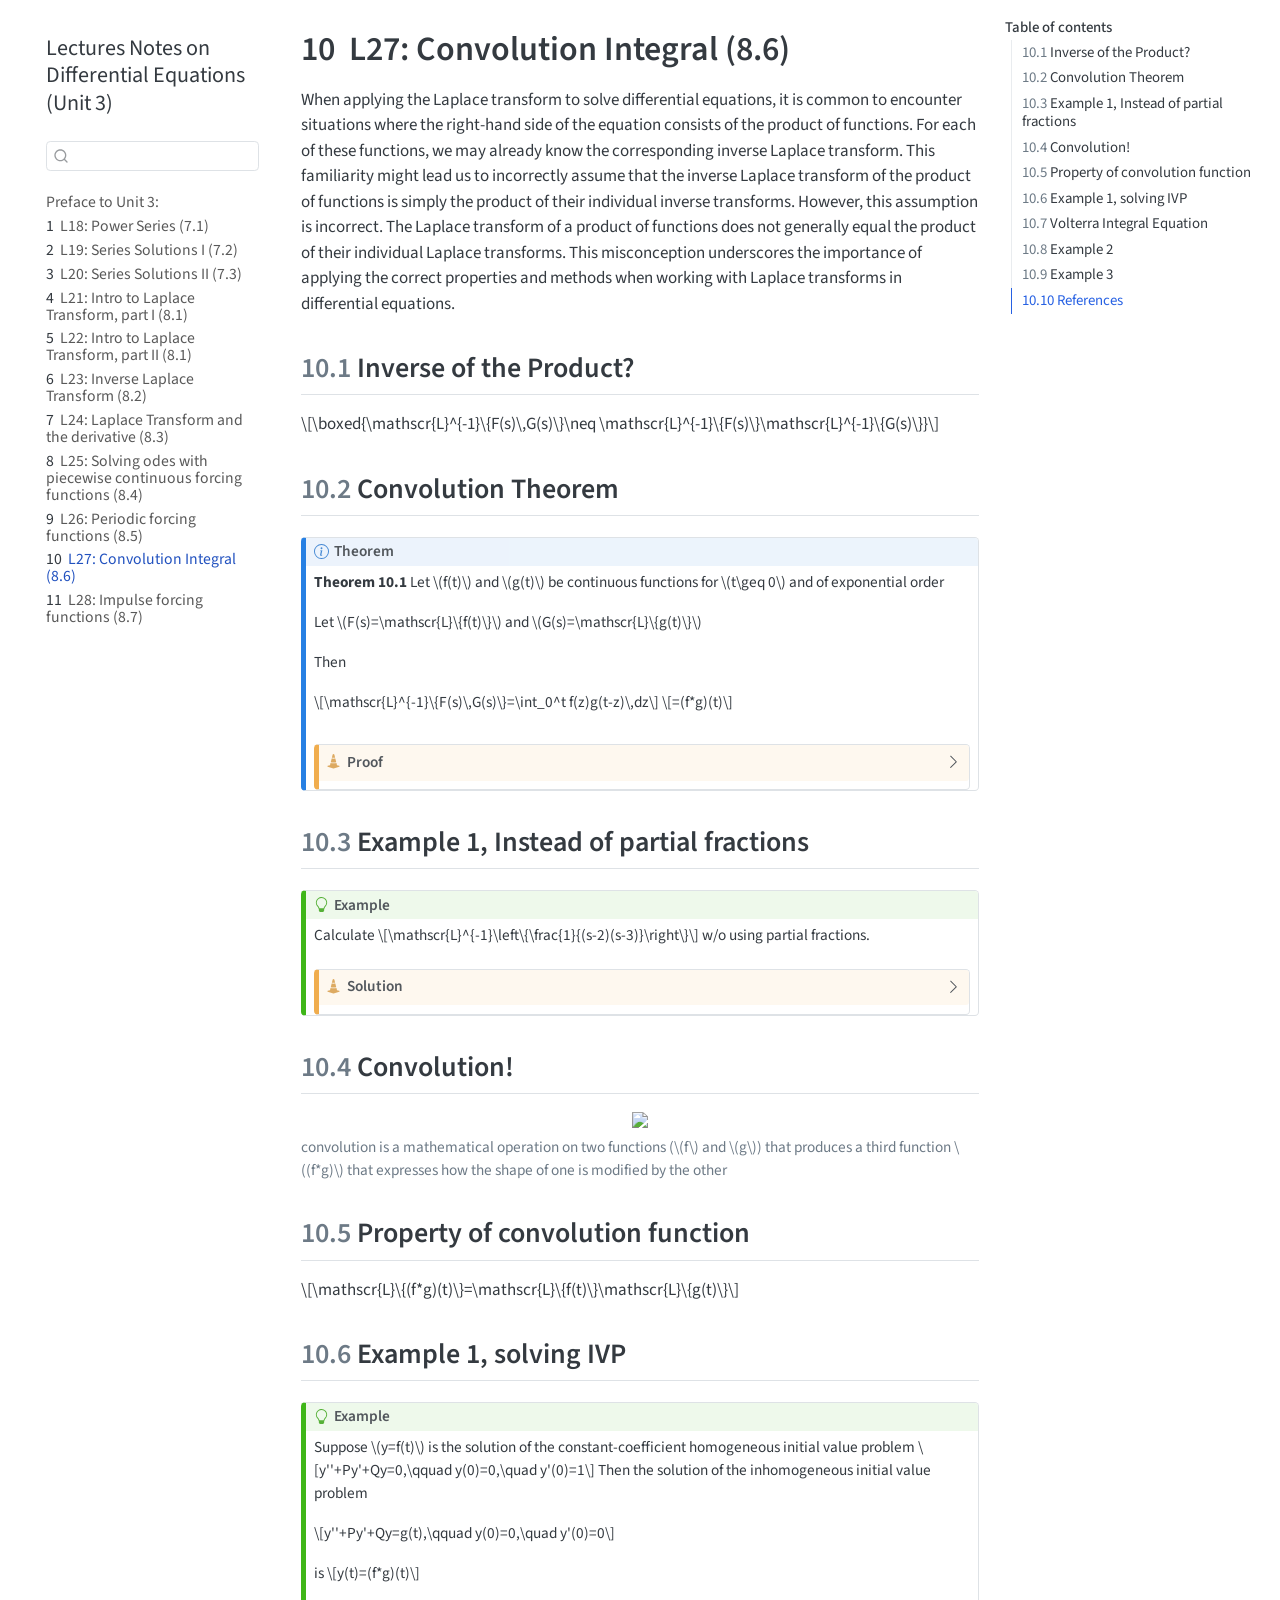
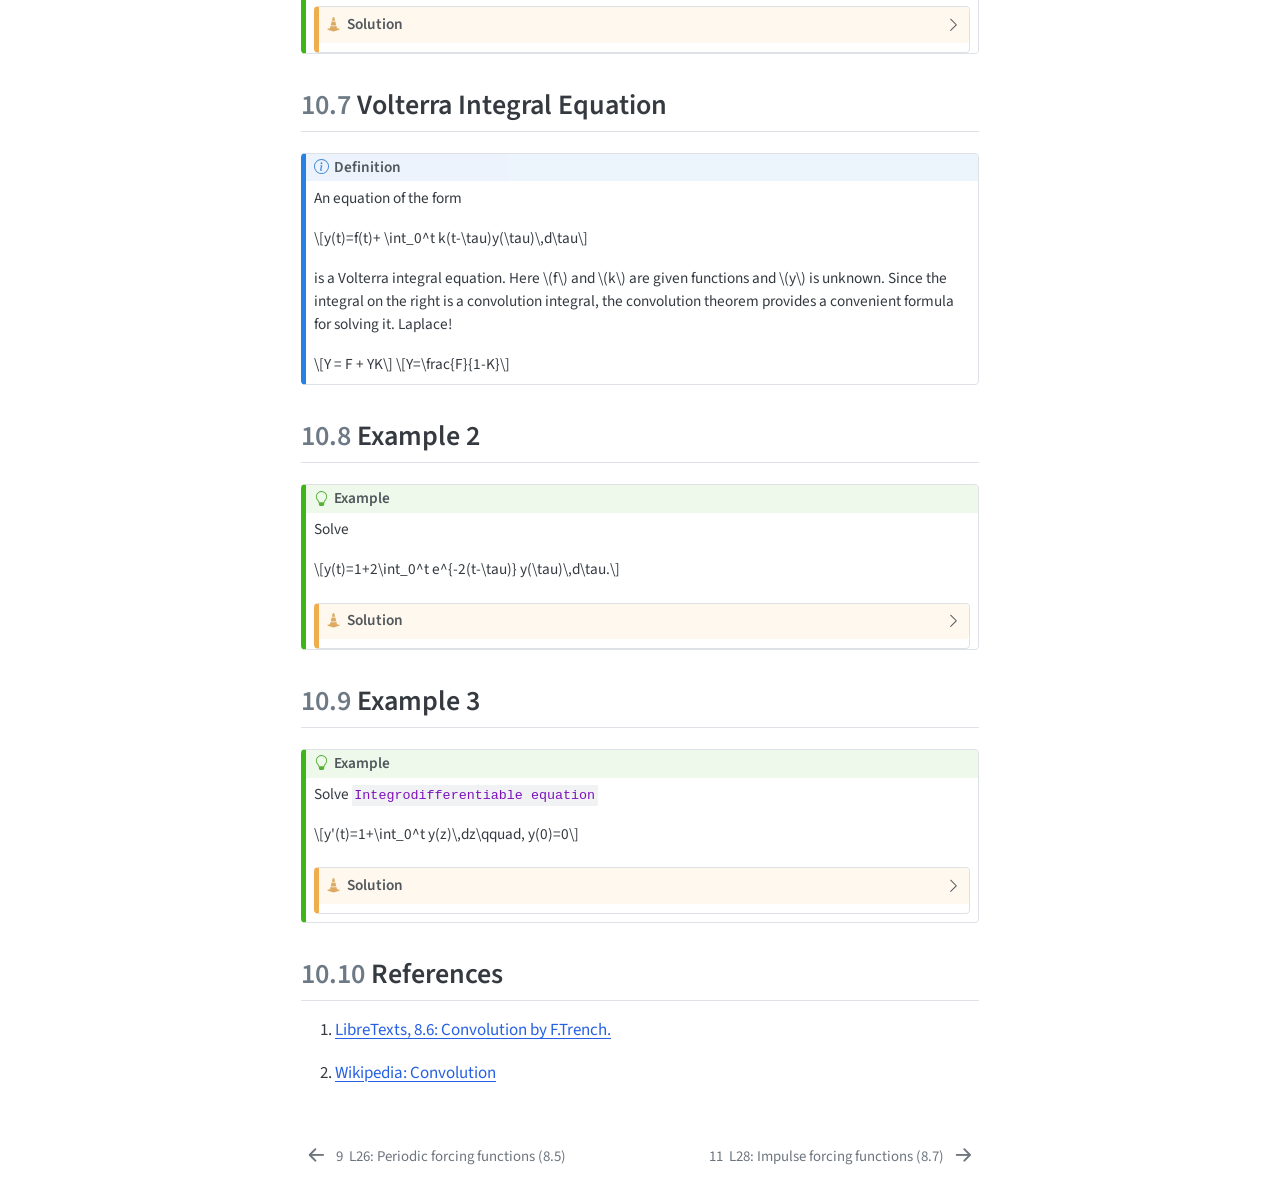
==== Unit3/L27.html @ 94ade765 "Built site for gh-pages" ====
<!DOCTYPE html>
<html xmlns="http://www.w3.org/1999/xhtml" lang="en" xml:lang="en"><head>

<meta charset="utf-8">
<meta name="generator" content="quarto-1.8.27">

<meta name="viewport" content="width=device-width, initial-scale=1.0, user-scalable=yes">


<title>10&nbsp; L27: Convolution Integral (8.6) – Lectures Notes on Differential Equations (Unit 3)</title>
<style>
code{white-space: pre-wrap;}
span.smallcaps{font-variant: small-caps;}
div.columns{display: flex; gap: min(4vw, 1.5em);}
div.column{flex: auto; overflow-x: auto;}
div.hanging-indent{margin-left: 1.5em; text-indent: -1.5em;}
ul.task-list{list-style: none;}
ul.task-list li input[type="checkbox"] {
  width: 0.8em;
  margin: 0 0.8em 0.2em -1em; /* quarto-specific, see https://github.com/quarto-dev/quarto-cli/issues/4556 */ 
  vertical-align: middle;
}
/* CSS for syntax highlighting */
html { -webkit-text-size-adjust: 100%; }
pre > code.sourceCode { white-space: pre; position: relative; }
pre > code.sourceCode > span { display: inline-block; line-height: 1.25; }
pre > code.sourceCode > span:empty { height: 1.2em; }
.sourceCode { overflow: visible; }
code.sourceCode > span { color: inherit; text-decoration: inherit; }
div.sourceCode { margin: 1em 0; }
pre.sourceCode { margin: 0; }
@media screen {
div.sourceCode { overflow: auto; }
}
@media print {
pre > code.sourceCode { white-space: pre-wrap; }
pre > code.sourceCode > span { text-indent: -5em; padding-left: 5em; }
}
pre.numberSource code
  { counter-reset: source-line 0; }
pre.numberSource code > span
  { position: relative; left: -4em; counter-increment: source-line; }
pre.numberSource code > span > a:first-child::before
  { content: counter(source-line);
    position: relative; left: -1em; text-align: right; vertical-align: baseline;
    border: none; display: inline-block;
    -webkit-touch-callout: none; -webkit-user-select: none;
    -khtml-user-select: none; -moz-user-select: none;
    -ms-user-select: none; user-select: none;
    padding: 0 4px; width: 4em;
  }
pre.numberSource { margin-left: 3em;  padding-left: 4px; }
div.sourceCode
  {   }
@media screen {
pre > code.sourceCode > span > a:first-child::before { text-decoration: underline; }
}
</style>


<script src="../site_libs/quarto-nav/quarto-nav.js"></script>
<script src="../site_libs/quarto-nav/headroom.min.js"></script>
<script src="../site_libs/clipboard/clipboard.min.js"></script>
<script src="../site_libs/quarto-search/autocomplete.umd.js"></script>
<script src="../site_libs/quarto-search/fuse.min.js"></script>
<script src="../site_libs/quarto-search/quarto-search.js"></script>
<meta name="quarto:offset" content="../">
<link href="../Unit3/L28.html" rel="next">
<link href="../Unit3/L26.html" rel="prev">
<script src="../site_libs/quarto-html/quarto.js" type="module"></script>
<script src="../site_libs/quarto-html/tabsets/tabsets.js" type="module"></script>
<script src="../site_libs/quarto-html/axe/axe-check.js" type="module"></script>
<script src="../site_libs/quarto-html/popper.min.js"></script>
<script src="../site_libs/quarto-html/tippy.umd.min.js"></script>
<script src="../site_libs/quarto-html/anchor.min.js"></script>
<link href="../site_libs/quarto-html/tippy.css" rel="stylesheet">
<link href="../site_libs/quarto-html/quarto-syntax-highlighting-ed96de9b727972fe78a7b5d16c58bf87.css" rel="stylesheet" id="quarto-text-highlighting-styles">
<script src="../site_libs/bootstrap/bootstrap.min.js"></script>
<link href="../site_libs/bootstrap/bootstrap-icons.css" rel="stylesheet">
<link href="../site_libs/bootstrap/bootstrap-70a47bd5681a7291082a5b9f83d58762.min.css" rel="stylesheet" append-hash="true" id="quarto-bootstrap" data-mode="light">
<script id="quarto-search-options" type="application/json">{
  "location": "sidebar",
  "copy-button": false,
  "collapse-after": 3,
  "panel-placement": "start",
  "type": "textbox",
  "limit": 50,
  "keyboard-shortcut": [
    "f",
    "/",
    "s"
  ],
  "show-item-context": false,
  "language": {
    "search-no-results-text": "No results",
    "search-matching-documents-text": "matching documents",
    "search-copy-link-title": "Copy link to search",
    "search-hide-matches-text": "Hide additional matches",
    "search-more-match-text": "more match in this document",
    "search-more-matches-text": "more matches in this document",
    "search-clear-button-title": "Clear",
    "search-text-placeholder": "",
    "search-detached-cancel-button-title": "Cancel",
    "search-submit-button-title": "Submit",
    "search-label": "Search"
  }
}</script>

  <script src="https://cdnjs.cloudflare.com/polyfill/v3/polyfill.min.js?features=es6"></script>
  <script src="https://cdn.jsdelivr.net/npm/mathjax@3/es5/tex-chtml-full.js" type="text/javascript"></script>

<script type="text/javascript">
const typesetMath = (el) => {
  if (window.MathJax) {
    // MathJax Typeset
    window.MathJax.typeset([el]);
  } else if (window.katex) {
    // KaTeX Render
    var mathElements = el.getElementsByClassName("math");
    var macros = [];
    for (var i = 0; i < mathElements.length; i++) {
      var texText = mathElements[i].firstChild;
      if (mathElements[i].tagName == "SPAN" && texText && texText.data) {
        window.katex.render(texText.data, mathElements[i], {
          displayMode: mathElements[i].classList.contains('display'),
          throwOnError: false,
          macros: macros,
          fleqn: false
        });
      }
    }
  }
}
window.Quarto = {
  typesetMath
};
</script>

</head>

<body class="nav-sidebar floating quarto-light">

<div id="quarto-search-results"></div>
  <header id="quarto-header" class="headroom fixed-top">
  <nav class="quarto-secondary-nav">
    <div class="container-fluid d-flex">
      <button type="button" class="quarto-btn-toggle btn" data-bs-toggle="collapse" role="button" data-bs-target=".quarto-sidebar-collapse-item" aria-controls="quarto-sidebar" aria-expanded="false" aria-label="Toggle sidebar navigation" onclick="if (window.quartoToggleHeadroom) { window.quartoToggleHeadroom(); }">
        <i class="bi bi-layout-text-sidebar-reverse"></i>
      </button>
        <nav class="quarto-page-breadcrumbs" aria-label="breadcrumb"><ol class="breadcrumb"><li class="breadcrumb-item"><a href="../Unit3/L27.html"><span class="chapter-number">10</span>&nbsp; <span class="chapter-title">L27: Convolution Integral (8.6)</span></a></li></ol></nav>
        <a class="flex-grow-1" role="navigation" data-bs-toggle="collapse" data-bs-target=".quarto-sidebar-collapse-item" aria-controls="quarto-sidebar" aria-expanded="false" aria-label="Toggle sidebar navigation" onclick="if (window.quartoToggleHeadroom) { window.quartoToggleHeadroom(); }">      
        </a>
      <button type="button" class="btn quarto-search-button" aria-label="Search" onclick="window.quartoOpenSearch();">
        <i class="bi bi-search"></i>
      </button>
    </div>
  </nav>
</header>
<!-- content -->
<div id="quarto-content" class="quarto-container page-columns page-rows-contents page-layout-article">
<!-- sidebar -->
  <nav id="quarto-sidebar" class="sidebar collapse collapse-horizontal quarto-sidebar-collapse-item sidebar-navigation floating overflow-auto">
    <div class="pt-lg-2 mt-2 text-left sidebar-header">
    <div class="sidebar-title mb-0 py-0">
      <a href="../">Lectures Notes on Differential Equations (Unit 3)</a> 
    </div>
      </div>
        <div class="mt-2 flex-shrink-0 align-items-center">
        <div class="sidebar-search">
        <div id="quarto-search" class="" title="Search"></div>
        </div>
        </div>
    <div class="sidebar-menu-container"> 
    <ul class="list-unstyled mt-1">
        <li class="sidebar-item">
  <div class="sidebar-item-container"> 
  <a href="../index.html" class="sidebar-item-text sidebar-link">
 <span class="menu-text">Preface to Unit 3:</span></a>
  </div>
</li>
        <li class="sidebar-item">
  <div class="sidebar-item-container"> 
  <a href="../Unit3/L18.html" class="sidebar-item-text sidebar-link">
 <span class="menu-text"><span class="chapter-number">1</span>&nbsp; <span class="chapter-title">L18: Power Series (7.1)</span></span></a>
  </div>
</li>
        <li class="sidebar-item">
  <div class="sidebar-item-container"> 
  <a href="../Unit3/L19.html" class="sidebar-item-text sidebar-link">
 <span class="menu-text"><span class="chapter-number">2</span>&nbsp; <span class="chapter-title">L19: Series Solutions I (7.2)</span></span></a>
  </div>
</li>
        <li class="sidebar-item">
  <div class="sidebar-item-container"> 
  <a href="../Unit3/L20.html" class="sidebar-item-text sidebar-link">
 <span class="menu-text"><span class="chapter-number">3</span>&nbsp; <span class="chapter-title">L20: Series Solutions II (7.3)</span></span></a>
  </div>
</li>
        <li class="sidebar-item">
  <div class="sidebar-item-container"> 
  <a href="../Unit3/L21.html" class="sidebar-item-text sidebar-link">
 <span class="menu-text"><span class="chapter-number">4</span>&nbsp; <span class="chapter-title">L21: Intro to Laplace Transform, part I (8.1)</span></span></a>
  </div>
</li>
        <li class="sidebar-item">
  <div class="sidebar-item-container"> 
  <a href="../Unit3/L22.html" class="sidebar-item-text sidebar-link">
 <span class="menu-text"><span class="chapter-number">5</span>&nbsp; <span class="chapter-title">L22: Intro to Laplace Transform, part II (8.1)</span></span></a>
  </div>
</li>
        <li class="sidebar-item">
  <div class="sidebar-item-container"> 
  <a href="../Unit3/L23.html" class="sidebar-item-text sidebar-link">
 <span class="menu-text"><span class="chapter-number">6</span>&nbsp; <span class="chapter-title">L23: Inverse Laplace Transform (8.2)</span></span></a>
  </div>
</li>
        <li class="sidebar-item">
  <div class="sidebar-item-container"> 
  <a href="../Unit3/L24.html" class="sidebar-item-text sidebar-link">
 <span class="menu-text"><span class="chapter-number">7</span>&nbsp; <span class="chapter-title">L24: Laplace Transform and the derivative (8.3)</span></span></a>
  </div>
</li>
        <li class="sidebar-item">
  <div class="sidebar-item-container"> 
  <a href="../Unit3/L25.html" class="sidebar-item-text sidebar-link">
 <span class="menu-text"><span class="chapter-number">8</span>&nbsp; <span class="chapter-title">L25: Solving odes with piecewise continuous forcing functions (8.4)</span></span></a>
  </div>
</li>
        <li class="sidebar-item">
  <div class="sidebar-item-container"> 
  <a href="../Unit3/L26.html" class="sidebar-item-text sidebar-link">
 <span class="menu-text"><span class="chapter-number">9</span>&nbsp; <span class="chapter-title">L26: Periodic forcing functions (8.5)</span></span></a>
  </div>
</li>
        <li class="sidebar-item">
  <div class="sidebar-item-container"> 
  <a href="../Unit3/L27.html" class="sidebar-item-text sidebar-link active">
 <span class="menu-text"><span class="chapter-number">10</span>&nbsp; <span class="chapter-title">L27: Convolution Integral (8.6)</span></span></a>
  </div>
</li>
        <li class="sidebar-item">
  <div class="sidebar-item-container"> 
  <a href="../Unit3/L28.html" class="sidebar-item-text sidebar-link">
 <span class="menu-text"><span class="chapter-number">11</span>&nbsp; <span class="chapter-title">L28: Impulse forcing functions (8.7)</span></span></a>
  </div>
</li>
    </ul>
    </div>
</nav>
<div id="quarto-sidebar-glass" class="quarto-sidebar-collapse-item" data-bs-toggle="collapse" data-bs-target=".quarto-sidebar-collapse-item"></div>
<!-- margin-sidebar -->
    <div id="quarto-margin-sidebar" class="sidebar margin-sidebar">
        <nav id="TOC" role="doc-toc" class="toc-active">
    <h2 id="toc-title">Table of contents</h2>
   
  <ul>
  <li><a href="#inverse-of-the-product" id="toc-inverse-of-the-product" class="nav-link active" data-scroll-target="#inverse-of-the-product"><span class="header-section-number">10.1</span> Inverse of the Product?</a></li>
  <li><a href="#convolution-theorem" id="toc-convolution-theorem" class="nav-link" data-scroll-target="#convolution-theorem"><span class="header-section-number">10.2</span> Convolution Theorem</a></li>
  <li><a href="#example-1-instead-of-partial-fractions" id="toc-example-1-instead-of-partial-fractions" class="nav-link" data-scroll-target="#example-1-instead-of-partial-fractions"><span class="header-section-number">10.3</span> Example 1, Instead of partial fractions</a></li>
  <li><a href="#convolution" id="toc-convolution" class="nav-link" data-scroll-target="#convolution"><span class="header-section-number">10.4</span> Convolution!</a></li>
  <li><a href="#property-of-convolution-function" id="toc-property-of-convolution-function" class="nav-link" data-scroll-target="#property-of-convolution-function"><span class="header-section-number">10.5</span> Property of convolution function</a></li>
  <li><a href="#example-1-solving-ivp" id="toc-example-1-solving-ivp" class="nav-link" data-scroll-target="#example-1-solving-ivp"><span class="header-section-number">10.6</span> Example 1, solving IVP</a></li>
  <li><a href="#volterra-integral-equation" id="toc-volterra-integral-equation" class="nav-link" data-scroll-target="#volterra-integral-equation"><span class="header-section-number">10.7</span> Volterra Integral Equation</a></li>
  <li><a href="#example-2" id="toc-example-2" class="nav-link" data-scroll-target="#example-2"><span class="header-section-number">10.8</span> Example 2</a></li>
  <li><a href="#example-3-1" id="toc-example-3-1" class="nav-link" data-scroll-target="#example-3-1"><span class="header-section-number">10.9</span> Example 3</a></li>
  <li><a href="#references" id="toc-references" class="nav-link" data-scroll-target="#references"><span class="header-section-number">10.10</span> References</a></li>
  </ul>
</nav>
    </div>
<!-- main -->
<main class="content" id="quarto-document-content">

<header id="title-block-header" class="quarto-title-block default">
<div class="quarto-title">
<h1 class="title"><span class="chapter-number">10</span>&nbsp; <span class="chapter-title">L27: Convolution Integral (8.6)</span></h1>
</div>



<div class="quarto-title-meta">

    
  
    
  </div>
  


</header>


<!-- --- -->
<!-- title: "8.6 Convolution Integral." -->
<!-- subtitle: "`MAT211`. Diffy Q. Lecture 27." -->
<!-- author: "E. Valderrama-Araya, Ph.D.  |  <evalderrama@oru.edu>" -->
<!-- format: -->
<!--   # revealjs: -->
<!--   #   fig-width: 6 -->
<!--   #   fig-height: 4 -->
<!--   pdf: -->
<!--     fig-width: 4 -->
<!--     fig-height: 3 -->
<!-- # bibliography: references.bib -->
<!-- --- -->
<p>When applying the Laplace transform to solve differential equations, it is common to encounter situations where the right-hand side of the equation consists of the product of functions. For each of these functions, we may already know the corresponding inverse Laplace transform. This familiarity might lead us to incorrectly assume that the inverse Laplace transform of the product of functions is simply the product of their individual inverse transforms. However, this assumption is incorrect. The Laplace transform of a product of functions does not generally equal the product of their individual Laplace transforms. This misconception underscores the importance of applying the correct properties and methods when working with Laplace transforms in differential equations.</p>
<section id="inverse-of-the-product" class="level2 scrollable" data-number="10.1">
<h2 class="scrollable anchored" data-number="10.1" data-anchor-id="inverse-of-the-product"><span class="header-section-number">10.1</span> Inverse of the Product?</h2>
<p><span class="math display">\[\boxed{\mathscr{L}^{-1}\{F(s)\,G(s)\}\neq \mathscr{L}^{-1}\{F(s)\}\mathscr{L}^{-1}\{G(s)\}}\]</span></p>
</section>
<section id="convolution-theorem" class="level2" data-number="10.2">
<h2 data-number="10.2" class="anchored" data-anchor-id="convolution-theorem"><span class="header-section-number">10.2</span> Convolution Theorem</h2>
<div class="callout callout-style-default callout-note callout-titled">
<div class="callout-header d-flex align-content-center">
<div class="callout-icon-container">
<i class="callout-icon"></i>
</div>
<div class="callout-title-container flex-fill">
<span class="screen-reader-only">Note</span>Theorem
</div>
</div>
<div class="callout-body-container callout-body">
<div id="thm-iltprod" class="theorem">
<p><span class="theorem-title"><strong>Theorem 10.1</strong></span> Let <span class="math inline">\(f(t)\)</span> and <span class="math inline">\(g(t)\)</span> be continuous functions for <span class="math inline">\(t\geq 0\)</span> and of exponential order</p>
<p>Let <span class="math inline">\(F(s)=\mathscr{L}\{f(t)\}\)</span> and <span class="math inline">\(G(s)=\mathscr{L}\{g(t)\}\)</span></p>
<p>Then</p>
<p><span class="math display">\[\mathscr{L}^{-1}\{F(s)\,G(s)\}=\int_0^t f(z)g(t-z)\,dz\]</span> <span class="math display">\[=(f*g)(t)\]</span></p>
</div>
<div class="callout callout-style-default callout-caution callout-titled">
<div class="callout-header d-flex align-content-center collapsed" data-bs-toggle="collapse" data-bs-target=".callout-1-contents" aria-controls="callout-1" aria-expanded="false" aria-label="Toggle callout">
<div class="callout-icon-container">
<i class="callout-icon"></i>
</div>
<div class="callout-title-container flex-fill">
<span class="screen-reader-only">Caution</span>Proof
</div>
<div class="callout-btn-toggle d-inline-block border-0 py-1 ps-1 pe-0 float-end"><i class="callout-toggle"></i></div>
</div>
<div id="callout-1" class="callout-1-contents callout-collapse collapse">
<div class="callout-body-container callout-body">
<p><span class="math display">\[F(s)\,G(s)=\int_0^\infty e^{-sz} f(z)\,dz\int_0^\infty e^{-s\tau} g(\tau)\,d\tau\]</span></p>
<p><span class="math display">\[=\int_0^\infty\left(\int_0^\infty e^{-s(\tau+z)} f(z)g(\tau)\,d\tau\right) dz\]</span> Change of variables: <span class="math inline">\(t=\tau +z\rightarrow dt =d\tau\)</span></p>
<p><span class="math display">\[=\int_0^\infty\left(\int_{t=z}^\infty e^{-st}f(z)g(t-z)dt\right) dz\]</span> Domain of integration:</p>
<div class="cell">
<div class="cell-output-display">
<div>
<figure class="figure">
<p><img src="L27_files/figure-html/unnamed-chunk-2-1.png" class="img-fluid figure-img" width="672"></p>
</figure>
</div>
</div>
</div>
<!-- ![](https://math.libretexts.org/@api/deki/files/30364/clipboard_ebe5779d463a7c367c1bdd55205d2beca.png) -->
<p>Changing order of integration for the same region:</p>
<div class="cell">
<div class="cell-output cell-output-stderr">
<pre><code>Warning in arrows(x, 0, x, x, length = 0.1, angle = 15, col = "red"):
zero-length arrow is of indeterminate angle and so skipped</code></pre>
</div>
<div class="cell-output-display">
<div>
<figure class="figure">
<p><img src="L27_files/figure-html/unnamed-chunk-3-1.png" class="img-fluid figure-img" width="672"></p>
</figure>
</div>
</div>
</div>
<p><span class="math display">\[=\int_0^\infty\left(\int_{z=0}^t e^{-st}f(z)g(t-z)dz \right)d\tau \]</span></p>
<p><span class="math display">\[=\int_0^\infty e^{-st}\left(\int_0^t f(z)g(t-z)dz \right)d\tau \]</span></p>
<p><span class="math display">\[=\mathscr{L}\left\{\int_0^t f(z)g(t-z)dz\right\}\]</span></p>
<p><span class="math display">\[=\mathscr{L}\left\{(f*g)(t)\right\}\]</span></p>
<p><span class="math display">\[\hspace{3in}\square\]</span></p>
</div>
</div>
</div>
</div>
</div>
</section>
<section id="example-1-instead-of-partial-fractions" class="level2 scrollable" data-number="10.3">
<h2 class="scrollable anchored" data-number="10.3" data-anchor-id="example-1-instead-of-partial-fractions"><span class="header-section-number">10.3</span> Example 1, Instead of partial fractions</h2>
<div class="callout callout-style-default callout-tip callout-titled">
<div class="callout-header d-flex align-content-center">
<div class="callout-icon-container">
<i class="callout-icon"></i>
</div>
<div class="callout-title-container flex-fill">
<span class="screen-reader-only">Tip</span>Example
</div>
</div>
<div class="callout-body-container callout-body">
<p>Calculate <span class="math display">\[\mathscr{L}^{-1}\left\{\frac{1}{(s-2)(s-3)}\right\}\]</span> w/o using partial fractions.</p>
<div class="callout callout-style-default callout-caution callout-titled">
<div class="callout-header d-flex align-content-center collapsed" data-bs-toggle="collapse" data-bs-target=".callout-3-contents" aria-controls="callout-3" aria-expanded="false" aria-label="Toggle callout">
<div class="callout-icon-container">
<i class="callout-icon"></i>
</div>
<div class="callout-title-container flex-fill">
<span class="screen-reader-only">Caution</span>Solution
</div>
<div class="callout-btn-toggle d-inline-block border-0 py-1 ps-1 pe-0 float-end"><i class="callout-toggle"></i></div>
</div>
<div id="callout-3" class="callout-3-contents callout-collapse collapse">
<div class="callout-body-container callout-body">
<p><span class="math display">\[\mathscr{L}^{-1}\left\{\frac{1}{(s-2)(s-3)}\right\}=\int_0^t f(z)g(t-z)\,dz\]</span> <span class="math display">\[=\int_0^t e^{2z}e^{3(t-z)}dz\]</span></p>
<p><span class="math display">\[=e^{3t}\int_0^t e^{-z}dz\]</span></p>
<p><span class="math display">\[=e^{3t} \left(\frac{e^{-z}}{-1}\Big|_0^t\right)\]</span></p>
<p><span class="math display">\[=-e^{3t} \left(e^{-t}-e^0\right)\]</span> <span class="math display">\[=e^{3t} \left(1-e^{-t}\right)\]</span> <span class="math display">\[=e^{3t} -e^{2t}\]</span> checking with maxima-cas:</p>
<div class="code-copy-outer-scaffold"><div class="sourceCode" id="cb2"><pre class="sourceCode maxima code-with-copy"><code class="sourceCode maxima"><span id="cb2-1"><a href="#cb2-1" aria-hidden="true" tabindex="-1"></a><span class="fu">partfrac</span>(<span class="dv">1</span>/((<span class="cn">s</span><span class="dv">-2</span>)*(<span class="cn">s</span><span class="dv">-3</span>)),<span class="cn">s</span>);</span>
<span id="cb2-2"><a href="#cb2-2" aria-hidden="true" tabindex="-1"></a><span class="fu">ilt</span>(<span class="va">%</span>,<span class="cn">s</span>,<span class="cn">t</span>);</span></code></pre></div><button title="Copy to Clipboard" class="code-copy-button"><i class="bi"></i></button></div>
<p><span class="math display">\[{{e}^{3 t}}\operatorname{-}{{e}^{2 t}}\]</span></p>
</div>
</div>
</div>
</div>
</div>
</section>
<section id="convolution" class="level2" data-number="10.4">
<h2 data-number="10.4" class="anchored" data-anchor-id="convolution"><span class="header-section-number">10.4</span> Convolution!</h2>
<div class="quarto-figure quarto-figure-center">
<figure class="figure">
<p><img src="Convolution.gif" class="img-fluid figure-img" style="width:6in"></p>
<figcaption>convolution is a mathematical operation on two functions (<span class="math inline">\(f\)</span> and <span class="math inline">\(g\)</span>) that produces a third function <span class="math inline">\((f*g)\)</span> that expresses how the shape of one is modified by the other</figcaption>
</figure>
</div>
</section>
<section id="property-of-convolution-function" class="level2" data-number="10.5">
<h2 data-number="10.5" class="anchored" data-anchor-id="property-of-convolution-function"><span class="header-section-number">10.5</span> Property of convolution function</h2>
<p><span class="math display">\[\mathscr{L}\{(f*g)(t)\}=\mathscr{L}\{f(t)\}\mathscr{L}\{g(t)\}\]</span></p>
</section>
<section id="example-1-solving-ivp" class="level2 scrollable" data-number="10.6">
<h2 class="scrollable anchored" data-number="10.6" data-anchor-id="example-1-solving-ivp"><span class="header-section-number">10.6</span> Example 1, solving IVP</h2>
<div class="callout callout-style-default callout-tip callout-titled">
<div class="callout-header d-flex align-content-center">
<div class="callout-icon-container">
<i class="callout-icon"></i>
</div>
<div class="callout-title-container flex-fill">
<span class="screen-reader-only">Tip</span>Example
</div>
</div>
<div class="callout-body-container callout-body">
<p>Suppose <span class="math inline">\(y=f(t)\)</span> is the solution of the constant-coefficient homogeneous initial value problem <span class="math display">\[y''+Py'+Qy=0,\qquad y(0)=0,\quad y'(0)=1\]</span> Then the solution of the inhomogeneous initial value problem</p>
<p><span class="math display">\[y''+Py'+Qy=g(t),\qquad y(0)=0,\quad y'(0)=0\]</span></p>
<p>is <span class="math display">\[y(t)=(f*g)(t)\]</span></p>
<div class="callout callout-style-default callout-caution callout-titled">
<div class="callout-header d-flex align-content-center collapsed" data-bs-toggle="collapse" data-bs-target=".callout-5-contents" aria-controls="callout-5" aria-expanded="false" aria-label="Toggle callout">
<div class="callout-icon-container">
<i class="callout-icon"></i>
</div>
<div class="callout-title-container flex-fill">
<span class="screen-reader-only">Caution</span>Solution
</div>
<div class="callout-btn-toggle d-inline-block border-0 py-1 ps-1 pe-0 float-end"><i class="callout-toggle"></i></div>
</div>
<div id="callout-5" class="callout-5-contents callout-collapse collapse">
<div class="callout-body-container callout-body">
<p>Taking the Laplace Transform of homogeneous eqn:</p>
<p><span class="math display">\[s^2Y-1+PsY+QY=0\]</span> <span class="math display">\[Y=\frac{1}{s^2+Ps+Q}\]</span> <span class="math display">\[y=f(t)=\mathscr{L}^{-1}\left\{\frac{1}{s^2+Ps+Q}\right\}\]</span> Taking Laplace transform of non-homogeneous case</p>
<p><span class="math display">\[s^2Y+PsY+QY=G\]</span> <span class="math display">\[Y=\frac{G}{s^2+Ps+Q}\]</span> <span class="math display">\[y(t)=\mathscr{L}^{-1}\left\{\frac{G}{s^2+Ps+Q}\right\}\]</span> <span class="math display">\[=\mathscr{L}^{-1}\left\{G(s)F(s)\right\}\]</span> <span class="math display">\[=(f*g)(t)\]</span> <span class="math display">\[\hspace{3in}\square\]</span></p>
</div>
</div>
</div>
</div>
</div>
</section>
<section id="volterra-integral-equation" class="level2" data-number="10.7">
<h2 data-number="10.7" class="anchored" data-anchor-id="volterra-integral-equation"><span class="header-section-number">10.7</span> Volterra Integral Equation</h2>
<div class="callout callout-style-default callout-note callout-titled">
<div class="callout-header d-flex align-content-center">
<div class="callout-icon-container">
<i class="callout-icon"></i>
</div>
<div class="callout-title-container flex-fill">
<span class="screen-reader-only">Note</span>Definition
</div>
</div>
<div class="callout-body-container callout-body">
<p>An equation of the form</p>
<p><span class="math display">\[y(t)=f(t)+ \int_0^t k(t-\tau)y(\tau)\,d\tau\]</span></p>
<p>is a Volterra integral equation. Here <span class="math inline">\(f\)</span> and <span class="math inline">\(k\)</span> are given functions and <span class="math inline">\(y\)</span> is unknown. Since the integral on the right is a convolution integral, the convolution theorem provides a convenient formula for solving it. Laplace!</p>
<p><span class="math display">\[Y = F + YK\]</span> <span class="math display">\[Y=\frac{F}{1-K}\]</span></p>
</div>
</div>
</section>
<section id="example-2" class="level2" data-number="10.8">
<h2 data-number="10.8" class="anchored" data-anchor-id="example-2"><span class="header-section-number">10.8</span> Example 2</h2>
<div class="callout callout-style-default callout-tip callout-titled">
<div class="callout-header d-flex align-content-center">
<div class="callout-icon-container">
<i class="callout-icon"></i>
</div>
<div class="callout-title-container flex-fill">
<span class="screen-reader-only">Tip</span>Example
</div>
</div>
<div class="callout-body-container callout-body">
<p>Solve</p>
<p><span class="math display">\[y(t)=1+2\int_0^t e^{-2(t-\tau)} y(\tau)\,d\tau.\]</span></p>
<div class="callout callout-style-default callout-caution callout-titled">
<div class="callout-header d-flex align-content-center collapsed" data-bs-toggle="collapse" data-bs-target=".callout-8-contents" aria-controls="callout-8" aria-expanded="false" aria-label="Toggle callout">
<div class="callout-icon-container">
<i class="callout-icon"></i>
</div>
<div class="callout-title-container flex-fill">
<span class="screen-reader-only">Caution</span>Solution
</div>
<div class="callout-btn-toggle d-inline-block border-0 py-1 ps-1 pe-0 float-end"><i class="callout-toggle"></i></div>
</div>
<div id="callout-8" class="callout-8-contents callout-collapse collapse">
<div class="callout-body-container callout-body">
<p><span class="math display">\[Y = \frac{1}{s}+2 \left(\frac{1}{s-^-2}\right)Y\]</span> <span class="math display">\[Y\left(1-\frac{2}{s+2}\right)=\frac{1}{s}\]</span> <span class="math display">\[Y\left(\frac{s+2}{s+2}-\frac{2}{s+2}\right)=\frac{1}{s}\]</span></p>
<p><span class="math display">\[Y=\frac{s+2}{s^2}\]</span> <span class="math display">\[Y=\frac{1}{s}+\frac{2}{s^2}\]</span> <span class="math display">\[\Rightarrow\]</span></p>
<p><span class="math display">\[y(t)=1+ 2t\]</span></p>
</div>
</div>
</div>
</div>
</div>
</section>
<section id="example-3-1" class="level2 scrollable" data-number="10.9">
<h2 class="scrollable anchored" data-number="10.9" data-anchor-id="example-3-1"><span class="header-section-number">10.9</span> Example 3</h2>
<div class="callout callout-style-default callout-tip callout-titled">
<div class="callout-header d-flex align-content-center">
<div class="callout-icon-container">
<i class="callout-icon"></i>
</div>
<div class="callout-title-container flex-fill">
<span class="screen-reader-only">Tip</span>Example
</div>
</div>
<div class="callout-body-container callout-body">
<p>Solve <code>Integrodifferentiable equation</code></p>
<p><span class="math display">\[y'(t)=1+\int_0^t y(z)\,dz\qquad, y(0)=0\]</span></p>
<div class="fragment">
<div class="callout callout-style-default callout-caution callout-titled">
<div class="callout-header d-flex align-content-center collapsed" data-bs-toggle="collapse" data-bs-target=".callout-10-contents" aria-controls="callout-10" aria-expanded="false" aria-label="Toggle callout">
<div class="callout-icon-container">
<i class="callout-icon"></i>
</div>
<div class="callout-title-container flex-fill">
<span class="screen-reader-only">Caution</span>Solution
</div>
<div class="callout-btn-toggle d-inline-block border-0 py-1 ps-1 pe-0 float-end"><i class="callout-toggle"></i></div>
</div>
<div id="callout-10" class="callout-10-contents callout-collapse collapse">
<div class="callout-body-container callout-body">
<p>Applying Laplace: <span class="math display">\[sY=\frac{1}{s}+\mathscr{L}\left\{\int_0^t y(z)\,dz\right\}\]</span> <span class="math display">\[sY=\frac{1}{s}+\mathscr{L}\left\{\int_0^t (y(z)*1)\,dz\right\}\]</span></p>
<p><span class="math display">\[sY=\frac{1}{s}+\mathscr{L}\left\{\int_0^t (y(z)*(t-z)^0)\,dz\right\}\]</span></p>
<p><span class="math display">\[sY=\frac{1}{s}+\mathscr{L}\{y(t)\}\mathscr{L}\{t^0\}\]</span> <span class="math display">\[sY=\frac{1}{s}+Y\frac{1}{s}\]</span> <span class="math display">\[sY-Y\frac{1}{s}=\frac{1}{s}\]</span> <span class="math display">\[Y\left(\frac{s^2}{s}-\frac{1}{s}\right)=\frac{1}{s}\]</span> <span class="math display">\[Y=\frac{1}{s^2-1}\]</span> <span class="math display">\[\Rightarrow \boxed{y(t)=\sinh t}\,,\qquad t&gt;1\]</span></p>
</div>
</div>
</div>
</div>
</div>
</div>
</section>
<section id="references" class="level2 smaller" data-number="10.10">
<h2 class="smaller anchored" data-number="10.10" data-anchor-id="references"><span class="header-section-number">10.10</span> References</h2>
<ol type="1">
<li><p><a href="https://math.libretexts.org/Courses/Monroe_Community_College/MTH_225_Differential_Equations/8%3A_Laplace_Transforms/8.6%3A_Convolution">LibreTexts, 8.6: Convolution by F.Trench.</a></p></li>
<li><p><a href="https://en.wikipedia.org/wiki/Convolution">Wikipedia: Convolution</a></p></li>
</ol>
<!-- 5.  [Type Package, Title Inversion of Laplace-Transformed Functions](https://cran.r-project.org/web/packages/invLT/invLT.pdf) -->
<!-- 6.  [invlap: Inverse Laplacian](https://www.rdocumentation.org/packages/pracma/versions/1.9.9/topics/invlap) -->
<!-- Let's work a bit on the left side: -->
<!-- Numerator: $$1-2e^{-s}+e^{-2s}=(1-e^{-s})(1-e^{-s})$$ -->
<!-- and the denominator: $$(1-e^{-2s})=(1-e^{-s})(1+e^{-s})$$ -->
<!-- Then simplifying $$\frac{(1-e^{-s})}{(1+e^{-s})}=A(s-1)(s-2)+Bs(s-2)+Cs(s-1)$$ -->
<!-- $\boxed{s=1}\Rightarrow$ -->
<!-- $$\frac{1-e^{-1}}{1+e^{-1}}=B(1)(-1)$$ -->
<!-- $\boxed{s=2}\Rightarrow$ -->
<!-- $$\frac{1-e^{-2}}{1+e^{-2}}=C(2)(1)$$ -->
<!-- $\boxed{s=0}\Rightarrow$ -->
<!-- $$0=A(-1)(-2)\rightarrow A=0$$ -->
<!-- $$Y=\frac{e^{-1}-1}{1+e^{-1}}\left(\frac{1}{s-1}\right)+\frac{1}{2}\left(\frac{1-e^{-2}}{1+e^{-2}}\right)\left(\frac{1}{s-2}\right)$$ -->
<!-- ILT: -->
<!-- $$\boxed{y(t)=\left(\frac{1-e}{1+e}\right)e^{t}+\frac{1}{2}\left(\frac{e^2-1}{e^2+1}\right)e^{2t}}$$ -->
<!-- # ```{r,echo=FALSE} -->
<!-- # b <- 7 -->
<!-- # a <- 0 -->
<!-- # h <- 1 -->
<!-- # y7 <- function(t) ifelse(t<1,4*t, -->
<!-- #                          ifelse(t<2,-4*(t-2), -->
<!-- #                                 ifelse(t<3,4*(t-2), -->
<!-- #                                        ifelse(t<4,-4*(t-4), -->
<!-- #                                               ifelse(t<5,4*(t-4),-4*(t-6)))))) -->
<!-- # plot(0,0,xlim = c(0,b),ylim = c(0,b),cex=2,pch = 16,col="blue", ylab="",xlab="",axes = FALSE,main=NULL) -->
<!-- # par(mar=c(3,3,0,2)+0.1) -->
<!-- # curve(y7, from =0, to =6, col="blue", lwd=2, n=1000,xlim = c(0,b),ylim = c(0,b),add = TRUE) -->
<!-- # mtext(side=2,at=2*h,text="f(t)",line=-1) -->
<!-- # mtext(side=1,at=b*1.02,text="t",line=-3) -->
<!-- # mtext(side=1,at=2,text="T",line=-2) -->
<!-- # arrows(-1,0,b,0, angle = 15, length = 0.1, lwd=3) -->
<!-- # arrows(0,-1,0,b, angle = 15, length = 0.1, lwd=3) -->
<!-- # ``` -->


</section>

</main> <!-- /main -->
<script id="quarto-html-after-body" type="application/javascript">
  window.document.addEventListener("DOMContentLoaded", function (event) {
    const icon = "";
    const anchorJS = new window.AnchorJS();
    anchorJS.options = {
      placement: 'right',
      icon: icon
    };
    anchorJS.add('.anchored');
    const isCodeAnnotation = (el) => {
      for (const clz of el.classList) {
        if (clz.startsWith('code-annotation-')) {                     
          return true;
        }
      }
      return false;
    }
    const onCopySuccess = function(e) {
      // button target
      const button = e.trigger;
      // don't keep focus
      button.blur();
      // flash "checked"
      button.classList.add('code-copy-button-checked');
      var currentTitle = button.getAttribute("title");
      button.setAttribute("title", "Copied!");
      let tooltip;
      if (window.bootstrap) {
        button.setAttribute("data-bs-toggle", "tooltip");
        button.setAttribute("data-bs-placement", "left");
        button.setAttribute("data-bs-title", "Copied!");
        tooltip = new bootstrap.Tooltip(button, 
          { trigger: "manual", 
            customClass: "code-copy-button-tooltip",
            offset: [0, -8]});
        tooltip.show();    
      }
      setTimeout(function() {
        if (tooltip) {
          tooltip.hide();
          button.removeAttribute("data-bs-title");
          button.removeAttribute("data-bs-toggle");
          button.removeAttribute("data-bs-placement");
        }
        button.setAttribute("title", currentTitle);
        button.classList.remove('code-copy-button-checked');
      }, 1000);
      // clear code selection
      e.clearSelection();
    }
    const getTextToCopy = function(trigger) {
      const outerScaffold = trigger.parentElement.cloneNode(true);
      const codeEl = outerScaffold.querySelector('code');
      for (const childEl of codeEl.children) {
        if (isCodeAnnotation(childEl)) {
          childEl.remove();
        }
      }
      return codeEl.innerText;
    }
    const clipboard = new window.ClipboardJS('.code-copy-button:not([data-in-quarto-modal])', {
      text: getTextToCopy
    });
    clipboard.on('success', onCopySuccess);
    if (window.document.getElementById('quarto-embedded-source-code-modal')) {
      const clipboardModal = new window.ClipboardJS('.code-copy-button[data-in-quarto-modal]', {
        text: getTextToCopy,
        container: window.document.getElementById('quarto-embedded-source-code-modal')
      });
      clipboardModal.on('success', onCopySuccess);
    }
      var localhostRegex = new RegExp(/^(?:http|https):\/\/localhost\:?[0-9]*\//);
      var mailtoRegex = new RegExp(/^mailto:/);
        var filterRegex = new RegExp('/' + window.location.host + '/');
      var isInternal = (href) => {
          return filterRegex.test(href) || localhostRegex.test(href) || mailtoRegex.test(href);
      }
      // Inspect non-navigation links and adorn them if external
     var links = window.document.querySelectorAll('a[href]:not(.nav-link):not(.navbar-brand):not(.toc-action):not(.sidebar-link):not(.sidebar-item-toggle):not(.pagination-link):not(.no-external):not([aria-hidden]):not(.dropdown-item):not(.quarto-navigation-tool):not(.about-link)');
      for (var i=0; i<links.length; i++) {
        const link = links[i];
        if (!isInternal(link.href)) {
          // undo the damage that might have been done by quarto-nav.js in the case of
          // links that we want to consider external
          if (link.dataset.originalHref !== undefined) {
            link.href = link.dataset.originalHref;
          }
        }
      }
    function tippyHover(el, contentFn, onTriggerFn, onUntriggerFn) {
      const config = {
        allowHTML: true,
        maxWidth: 500,
        delay: 100,
        arrow: false,
        appendTo: function(el) {
            return el.parentElement;
        },
        interactive: true,
        interactiveBorder: 10,
        theme: 'quarto',
        placement: 'bottom-start',
      };
      if (contentFn) {
        config.content = contentFn;
      }
      if (onTriggerFn) {
        config.onTrigger = onTriggerFn;
      }
      if (onUntriggerFn) {
        config.onUntrigger = onUntriggerFn;
      }
      window.tippy(el, config); 
    }
    const noterefs = window.document.querySelectorAll('a[role="doc-noteref"]');
    for (var i=0; i<noterefs.length; i++) {
      const ref = noterefs[i];
      tippyHover(ref, function() {
        // use id or data attribute instead here
        let href = ref.getAttribute('data-footnote-href') || ref.getAttribute('href');
        try { href = new URL(href).hash; } catch {}
        const id = href.replace(/^#\/?/, "");
        const note = window.document.getElementById(id);
        if (note) {
          return note.innerHTML;
        } else {
          return "";
        }
      });
    }
    const xrefs = window.document.querySelectorAll('a.quarto-xref');
    const processXRef = (id, note) => {
      // Strip column container classes
      const stripColumnClz = (el) => {
        el.classList.remove("page-full", "page-columns");
        if (el.children) {
          for (const child of el.children) {
            stripColumnClz(child);
          }
        }
      }
      stripColumnClz(note)
      if (id === null || id.startsWith('sec-')) {
        // Special case sections, only their first couple elements
        const container = document.createElement("div");
        if (note.children && note.children.length > 2) {
          container.appendChild(note.children[0].cloneNode(true));
          for (let i = 1; i < note.children.length; i++) {
            const child = note.children[i];
            if (child.tagName === "P" && child.innerText === "") {
              continue;
            } else {
              container.appendChild(child.cloneNode(true));
              break;
            }
          }
          if (window.Quarto?.typesetMath) {
            window.Quarto.typesetMath(container);
          }
          return container.innerHTML
        } else {
          if (window.Quarto?.typesetMath) {
            window.Quarto.typesetMath(note);
          }
          return note.innerHTML;
        }
      } else {
        // Remove any anchor links if they are present
        const anchorLink = note.querySelector('a.anchorjs-link');
        if (anchorLink) {
          anchorLink.remove();
        }
        if (window.Quarto?.typesetMath) {
          window.Quarto.typesetMath(note);
        }
        if (note.classList.contains("callout")) {
          return note.outerHTML;
        } else {
          return note.innerHTML;
        }
      }
    }
    for (var i=0; i<xrefs.length; i++) {
      const xref = xrefs[i];
      tippyHover(xref, undefined, function(instance) {
        instance.disable();
        let url = xref.getAttribute('href');
        let hash = undefined; 
        if (url.startsWith('#')) {
          hash = url;
        } else {
          try { hash = new URL(url).hash; } catch {}
        }
        if (hash) {
          const id = hash.replace(/^#\/?/, "");
          const note = window.document.getElementById(id);
          if (note !== null) {
            try {
              const html = processXRef(id, note.cloneNode(true));
              instance.setContent(html);
            } finally {
              instance.enable();
              instance.show();
            }
          } else {
            // See if we can fetch this
            fetch(url.split('#')[0])
            .then(res => res.text())
            .then(html => {
              const parser = new DOMParser();
              const htmlDoc = parser.parseFromString(html, "text/html");
              const note = htmlDoc.getElementById(id);
              if (note !== null) {
                const html = processXRef(id, note);
                instance.setContent(html);
              } 
            }).finally(() => {
              instance.enable();
              instance.show();
            });
          }
        } else {
          // See if we can fetch a full url (with no hash to target)
          // This is a special case and we should probably do some content thinning / targeting
          fetch(url)
          .then(res => res.text())
          .then(html => {
            const parser = new DOMParser();
            const htmlDoc = parser.parseFromString(html, "text/html");
            const note = htmlDoc.querySelector('main.content');
            if (note !== null) {
              // This should only happen for chapter cross references
              // (since there is no id in the URL)
              // remove the first header
              if (note.children.length > 0 && note.children[0].tagName === "HEADER") {
                note.children[0].remove();
              }
              const html = processXRef(null, note);
              instance.setContent(html);
            } 
          }).finally(() => {
            instance.enable();
            instance.show();
          });
        }
      }, function(instance) {
      });
    }
        let selectedAnnoteEl;
        const selectorForAnnotation = ( cell, annotation) => {
          let cellAttr = 'data-code-cell="' + cell + '"';
          let lineAttr = 'data-code-annotation="' +  annotation + '"';
          const selector = 'span[' + cellAttr + '][' + lineAttr + ']';
          return selector;
        }
        const selectCodeLines = (annoteEl) => {
          const doc = window.document;
          const targetCell = annoteEl.getAttribute("data-target-cell");
          const targetAnnotation = annoteEl.getAttribute("data-target-annotation");
          const annoteSpan = window.document.querySelector(selectorForAnnotation(targetCell, targetAnnotation));
          const lines = annoteSpan.getAttribute("data-code-lines").split(",");
          const lineIds = lines.map((line) => {
            return targetCell + "-" + line;
          })
          let top = null;
          let height = null;
          let parent = null;
          if (lineIds.length > 0) {
              //compute the position of the single el (top and bottom and make a div)
              const el = window.document.getElementById(lineIds[0]);
              top = el.offsetTop;
              height = el.offsetHeight;
              parent = el.parentElement.parentElement;
            if (lineIds.length > 1) {
              const lastEl = window.document.getElementById(lineIds[lineIds.length - 1]);
              const bottom = lastEl.offsetTop + lastEl.offsetHeight;
              height = bottom - top;
            }
            if (top !== null && height !== null && parent !== null) {
              // cook up a div (if necessary) and position it 
              let div = window.document.getElementById("code-annotation-line-highlight");
              if (div === null) {
                div = window.document.createElement("div");
                div.setAttribute("id", "code-annotation-line-highlight");
                div.style.position = 'absolute';
                parent.appendChild(div);
              }
              div.style.top = top - 2 + "px";
              div.style.height = height + 4 + "px";
              div.style.left = 0;
              let gutterDiv = window.document.getElementById("code-annotation-line-highlight-gutter");
              if (gutterDiv === null) {
                gutterDiv = window.document.createElement("div");
                gutterDiv.setAttribute("id", "code-annotation-line-highlight-gutter");
                gutterDiv.style.position = 'absolute';
                const codeCell = window.document.getElementById(targetCell);
                const gutter = codeCell.querySelector('.code-annotation-gutter');
                gutter.appendChild(gutterDiv);
              }
              gutterDiv.style.top = top - 2 + "px";
              gutterDiv.style.height = height + 4 + "px";
            }
            selectedAnnoteEl = annoteEl;
          }
        };
        const unselectCodeLines = () => {
          const elementsIds = ["code-annotation-line-highlight", "code-annotation-line-highlight-gutter"];
          elementsIds.forEach((elId) => {
            const div = window.document.getElementById(elId);
            if (div) {
              div.remove();
            }
          });
          selectedAnnoteEl = undefined;
        };
          // Handle positioning of the toggle
      window.addEventListener(
        "resize",
        throttle(() => {
          elRect = undefined;
          if (selectedAnnoteEl) {
            selectCodeLines(selectedAnnoteEl);
          }
        }, 10)
      );
      function throttle(fn, ms) {
      let throttle = false;
      let timer;
        return (...args) => {
          if(!throttle) { // first call gets through
              fn.apply(this, args);
              throttle = true;
          } else { // all the others get throttled
              if(timer) clearTimeout(timer); // cancel #2
              timer = setTimeout(() => {
                fn.apply(this, args);
                timer = throttle = false;
              }, ms);
          }
        };
      }
        // Attach click handler to the DT
        const annoteDls = window.document.querySelectorAll('dt[data-target-cell]');
        for (const annoteDlNode of annoteDls) {
          annoteDlNode.addEventListener('click', (event) => {
            const clickedEl = event.target;
            if (clickedEl !== selectedAnnoteEl) {
              unselectCodeLines();
              const activeEl = window.document.querySelector('dt[data-target-cell].code-annotation-active');
              if (activeEl) {
                activeEl.classList.remove('code-annotation-active');
              }
              selectCodeLines(clickedEl);
              clickedEl.classList.add('code-annotation-active');
            } else {
              // Unselect the line
              unselectCodeLines();
              clickedEl.classList.remove('code-annotation-active');
            }
          });
        }
    const findCites = (el) => {
      const parentEl = el.parentElement;
      if (parentEl) {
        const cites = parentEl.dataset.cites;
        if (cites) {
          return {
            el,
            cites: cites.split(' ')
          };
        } else {
          return findCites(el.parentElement)
        }
      } else {
        return undefined;
      }
    };
    var bibliorefs = window.document.querySelectorAll('a[role="doc-biblioref"]');
    for (var i=0; i<bibliorefs.length; i++) {
      const ref = bibliorefs[i];
      const citeInfo = findCites(ref);
      if (citeInfo) {
        tippyHover(citeInfo.el, function() {
          var popup = window.document.createElement('div');
          citeInfo.cites.forEach(function(cite) {
            var citeDiv = window.document.createElement('div');
            citeDiv.classList.add('hanging-indent');
            citeDiv.classList.add('csl-entry');
            var biblioDiv = window.document.getElementById('ref-' + cite);
            if (biblioDiv) {
              citeDiv.innerHTML = biblioDiv.innerHTML;
            }
            popup.appendChild(citeDiv);
          });
          return popup.innerHTML;
        });
      }
    }
  });
  </script>
<nav class="page-navigation">
  <div class="nav-page nav-page-previous">
      <a href="../Unit3/L26.html" class="pagination-link" aria-label="L26: Periodic forcing functions (8.5)">
        <i class="bi bi-arrow-left-short"></i> <span class="nav-page-text"><span class="chapter-number">9</span>&nbsp; <span class="chapter-title">L26: Periodic forcing functions (8.5)</span></span>
      </a>          
  </div>
  <div class="nav-page nav-page-next">
      <a href="../Unit3/L28.html" class="pagination-link" aria-label="L28: Impulse forcing functions (8.7)">
        <span class="nav-page-text"><span class="chapter-number">11</span>&nbsp; <span class="chapter-title">L28: Impulse forcing functions (8.7)</span></span> <i class="bi bi-arrow-right-short"></i>
      </a>
  </div>
</nav>
</div> <!-- /content -->




</body></html>
---- site_libs/quarto-html/tippy.css ----
.tippy-box[data-animation=fade][data-state=hidden]{opacity:0}[data-tippy-root]{max-width:calc(100vw - 10px)}.tippy-box{position:relative;background-color:#333;color:#fff;border-radius:4px;font-size:14px;line-height:1.4;white-space:normal;outline:0;transition-property:transform,visibility,opacity}.tippy-box[data-placement^=top]>.tippy-arrow{bottom:0}.tippy-box[data-placement^=top]>.tippy-arrow:before{bottom:-7px;left:0;border-width:8px 8px 0;border-top-color:initial;transform-origin:center top}.tippy-box[data-placement^=bottom]>.tippy-arrow{top:0}.tippy-box[data-placement^=bottom]>.tippy-arrow:before{top:-7px;left:0;border-width:0 8px 8px;border-bottom-color:initial;transform-origin:center bottom}.tippy-box[data-placement^=left]>.tippy-arrow{right:0}.tippy-box[data-placement^=left]>.tippy-arrow:before{border-width:8px 0 8px 8px;border-left-color:initial;right:-7px;transform-origin:center left}.tippy-box[data-placement^=right]>.tippy-arrow{left:0}.tippy-box[data-placement^=right]>.tippy-arrow:before{left:-7px;border-width:8px 8px 8px 0;border-right-color:initial;transform-origin:center right}.tippy-box[data-inertia][data-state=visible]{transition-timing-function:cubic-bezier(.54,1.5,.38,1.11)}.tippy-arrow{width:16px;height:16px;color:#333}.tippy-arrow:before{content:"";position:absolute;border-color:transparent;border-style:solid}.tippy-content{position:relative;padding:5px 9px;z-index:1}
---- site_libs/quarto-html/quarto-syntax-highlighting-ed96de9b727972fe78a7b5d16c58bf87.css ----
/* quarto syntax highlight colors */
:root {
  --quarto-hl-ot-color: #003B4F;
  --quarto-hl-at-color: #657422;
  --quarto-hl-ss-color: #20794D;
  --quarto-hl-an-color: #5E5E5E;
  --quarto-hl-fu-color: #4758AB;
  --quarto-hl-st-color: #20794D;
  --quarto-hl-cf-color: #003B4F;
  --quarto-hl-op-color: #5E5E5E;
  --quarto-hl-er-color: #AD0000;
  --quarto-hl-bn-color: #AD0000;
  --quarto-hl-al-color: #AD0000;
  --quarto-hl-va-color: #111111;
  --quarto-hl-bu-color: inherit;
  --quarto-hl-ex-color: inherit;
  --quarto-hl-pp-color: #AD0000;
  --quarto-hl-in-color: #5E5E5E;
  --quarto-hl-vs-color: #20794D;
  --quarto-hl-wa-color: #5E5E5E;
  --quarto-hl-do-color: #5E5E5E;
  --quarto-hl-im-color: #00769E;
  --quarto-hl-ch-color: #20794D;
  --quarto-hl-dt-color: #AD0000;
  --quarto-hl-fl-color: #AD0000;
  --quarto-hl-co-color: #5E5E5E;
  --quarto-hl-cv-color: #5E5E5E;
  --quarto-hl-cn-color: #8f5902;
  --quarto-hl-sc-color: #5E5E5E;
  --quarto-hl-dv-color: #AD0000;
  --quarto-hl-kw-color: #003B4F;
}

/* other quarto variables */
:root {
  --quarto-font-monospace: SFMono-Regular, Menlo, Monaco, Consolas, "Liberation Mono", "Courier New", monospace;
}

/* syntax highlight based on Pandoc's rules */
pre > code.sourceCode > span {
  color: #003B4F;
}

code.sourceCode > span {
  color: #003B4F;
}

div.sourceCode,
div.sourceCode pre.sourceCode {
  color: #003B4F;
}

/* Normal */
code span {
  color: #003B4F;
}

/* Alert */
code span.al {
  color: #AD0000;
  font-style: inherit;
}

/* Annotation */
code span.an {
  color: #5E5E5E;
  font-style: inherit;
}

/* Attribute */
code span.at {
  color: #657422;
  font-style: inherit;
}

/* BaseN */
code span.bn {
  color: #AD0000;
  font-style: inherit;
}

/* BuiltIn */
code span.bu {
  font-style: inherit;
}

/* ControlFlow */
code span.cf {
  color: #003B4F;
  font-weight: bold;
  font-style: inherit;
}

/* Char */
code span.ch {
  color: #20794D;
  font-style: inherit;
}

/* Constant */
code span.cn {
  color: #8f5902;
  font-style: inherit;
}

/* Comment */
code span.co {
  color: #5E5E5E;
  font-style: inherit;
}

/* CommentVar */
code span.cv {
  color: #5E5E5E;
  font-style: italic;
}

/* Documentation */
code span.do {
  color: #5E5E5E;
  font-style: italic;
}

/* DataType */
code span.dt {
  color: #AD0000;
  font-style: inherit;
}

/* DecVal */
code span.dv {
  color: #AD0000;
  font-style: inherit;
}

/* Error */
code span.er {
  color: #AD0000;
  font-style: inherit;
}

/* Extension */
code span.ex {
  font-style: inherit;
}

/* Float */
code span.fl {
  color: #AD0000;
  font-style: inherit;
}

/* Function */
code span.fu {
  color: #4758AB;
  font-style: inherit;
}

/* Import */
code span.im {
  color: #00769E;
  font-style: inherit;
}

/* Information */
code span.in {
  color: #5E5E5E;
  font-style: inherit;
}

/* Keyword */
code span.kw {
  color: #003B4F;
  font-weight: bold;
  font-style: inherit;
}

/* Operator */
code span.op {
  color: #5E5E5E;
  font-style: inherit;
}

/* Other */
code span.ot {
  color: #003B4F;
  font-style: inherit;
}

/* Preprocessor */
code span.pp {
  color: #AD0000;
  font-style: inherit;
}

/* SpecialChar */
code span.sc {
  color: #5E5E5E;
  font-style: inherit;
}

/* SpecialString */
code span.ss {
  color: #20794D;
  font-style: inherit;
}

/* String */
code span.st {
  color: #20794D;
  font-style: inherit;
}

/* Variable */
code span.va {
  color: #111111;
  font-style: inherit;
}

/* VerbatimString */
code span.vs {
  color: #20794D;
  font-style: inherit;
}

/* Warning */
code span.wa {
  color: #5E5E5E;
  font-style: italic;
}

.prevent-inlining {
  content: "</";
}

/*# sourceMappingURL=0920dd6d7437995b8cdf7429764427b1.css.map */
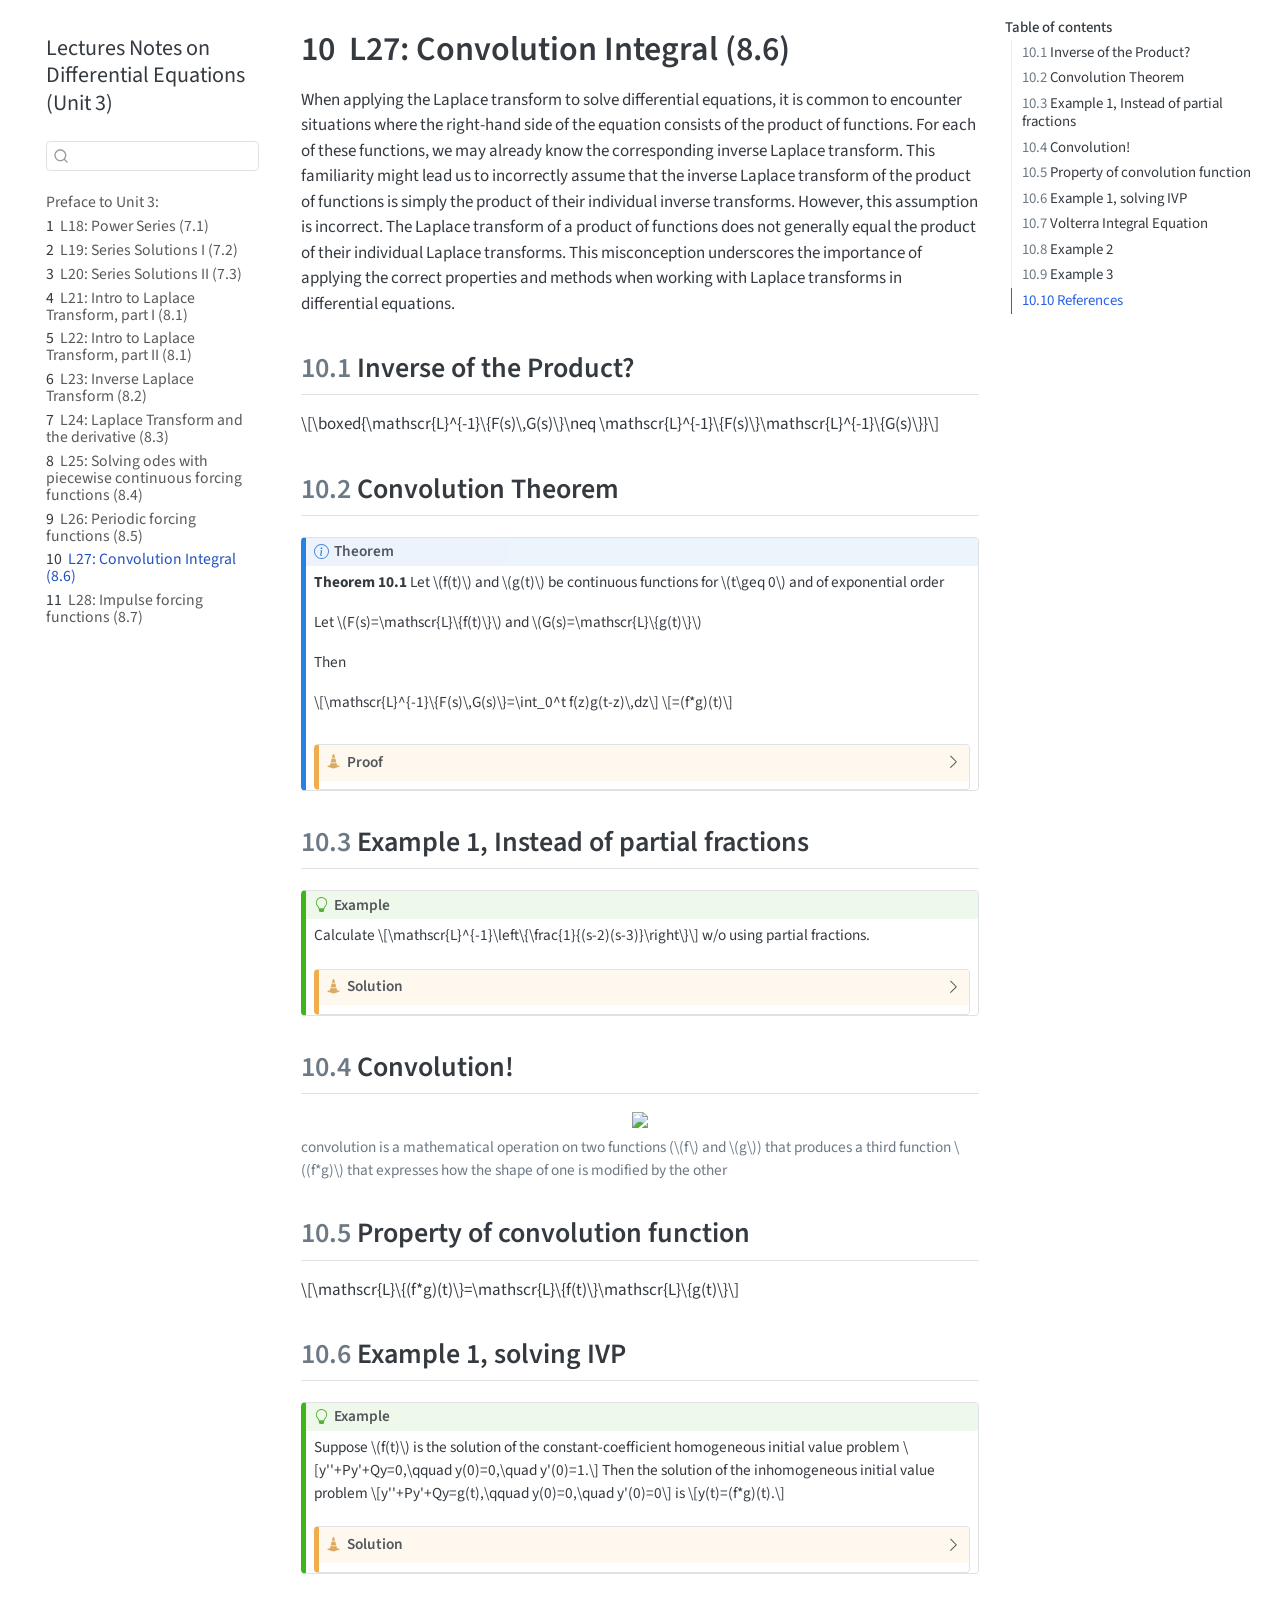
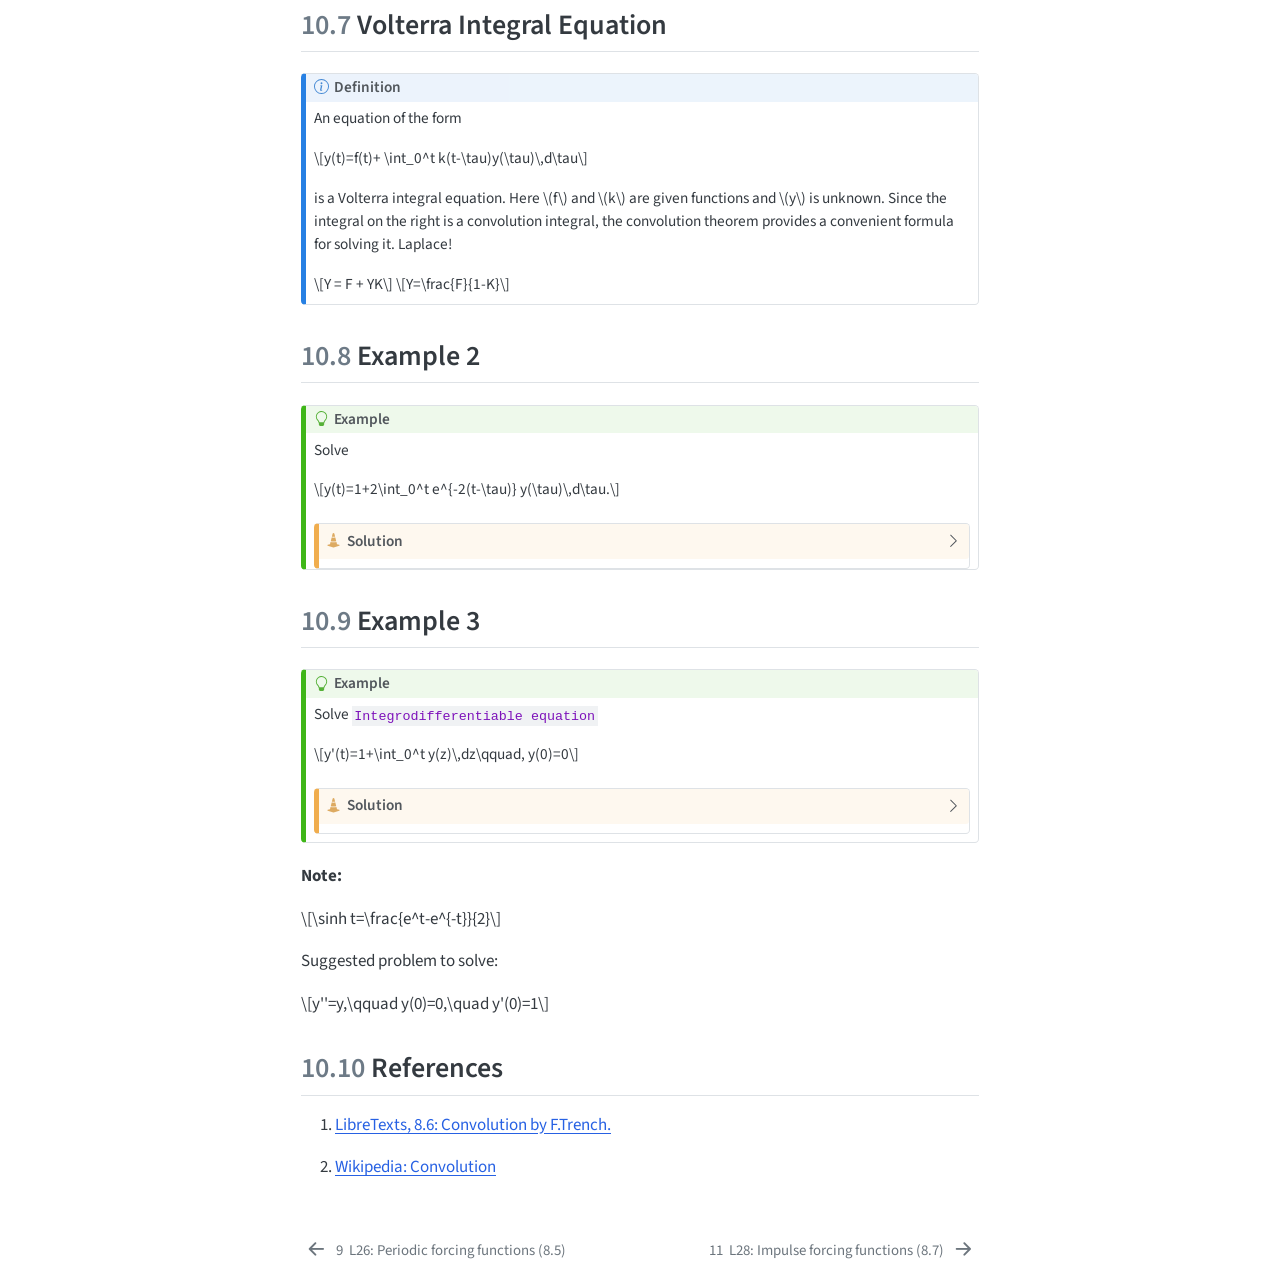
==== commit 06e31b07: "Built site for gh-pages" ====
--- a/Unit3/L27.html
+++ b/Unit3/L27.html
@@ -438,9 +438,7 @@
 </div>
 </div>
 <div class="callout-body-container callout-body">
-<p>Suppose <span class="math inline">\(y=f(t)\)</span> is the solution of the constant-coefficient homogeneous initial value problem <span class="math display">\[y''+Py'+Qy=0,\qquad y(0)=0,\quad y'(0)=1\]</span> Then the solution of the inhomogeneous initial value problem</p>
-<p><span class="math display">\[y''+Py'+Qy=g(t),\qquad y(0)=0,\quad y'(0)=0\]</span></p>
-<p>is <span class="math display">\[y(t)=(f*g)(t)\]</span></p>
+<p>Suppose <span class="math inline">\(f(t)\)</span> is the solution of the constant-coefficient homogeneous initial value problem <span class="math display">\[y''+Py'+Qy=0,\qquad y(0)=0,\quad y'(0)=1.\]</span> Then the solution of the inhomogeneous initial value problem <span class="math display">\[y''+Py'+Qy=g(t),\qquad y(0)=0,\quad y'(0)=0\]</span> is <span class="math display">\[y(t)=(f*g)(t).\]</span></p>
 <div class="callout callout-style-default callout-caution callout-titled">
 <div class="callout-header d-flex align-content-center collapsed" data-bs-toggle="collapse" data-bs-target=".callout-5-contents" aria-controls="callout-5" aria-expanded="false" aria-label="Toggle callout">
 <div class="callout-icon-container">
@@ -453,9 +451,8 @@
 </div>
 <div id="callout-5" class="callout-5-contents callout-collapse collapse">
 <div class="callout-body-container callout-body">
-<p>Taking the Laplace Transform of homogeneous eqn:</p>
-<p><span class="math display">\[s^2Y-1+PsY+QY=0\]</span> <span class="math display">\[Y=\frac{1}{s^2+Ps+Q}\]</span> <span class="math display">\[y=f(t)=\mathscr{L}^{-1}\left\{\frac{1}{s^2+Ps+Q}\right\}\]</span> Taking Laplace transform of non-homogeneous case</p>
-<p><span class="math display">\[s^2Y+PsY+QY=G\]</span> <span class="math display">\[Y=\frac{G}{s^2+Ps+Q}\]</span> <span class="math display">\[y(t)=\mathscr{L}^{-1}\left\{\frac{G}{s^2+Ps+Q}\right\}\]</span> <span class="math display">\[=\mathscr{L}^{-1}\left\{G(s)F(s)\right\}\]</span> <span class="math display">\[=(f*g)(t)\]</span> <span class="math display">\[\hspace{3in}\square\]</span></p>
+<p>Let <span class="math inline">\(F(s)=\mathscr{L}\{f(t)\}\)</span>. Taking the Laplace transform of the homogeneous equation gives <span class="math display">\[\mathscr{L}\{y''\}+P\mathscr{L}\{y'\}+Q\mathscr{L}\{y\}=0,\]</span> so <span class="math display">\[\left(s^2F-sf(0)-f'(0)\right)+P\left(sF-f(0)\right)+QF=0.\]</span> Using <span class="math inline">\(f(0)=0\)</span> and <span class="math inline">\(f'(0)=1\)</span>, this becomes <span class="math display">\[s^2F-1+PsF+QF=0,\]</span> hence <span class="math display">\[F(s)=\frac{1}{s^2+Ps+Q}.\]</span></p>
+<p>Now let <span class="math inline">\(Y(s)=\mathscr{L}\{y(t)\}\)</span> for the inhomogeneous problem. Taking the Laplace transform gives <span class="math display">\[\left(s^2Y-sy(0)-y'(0)\right)+P\left(sY-y(0)\right)+QY=G(s).\]</span> Using <span class="math inline">\(y(0)=0\)</span> and <span class="math inline">\(y'(0)=0\)</span>, we get <span class="math display">\[s^2Y+PsY+QY=G(s),\]</span> so <span class="math display">\[Y(s)=\frac{G(s)}{s^2+Ps+Q}=G(s)F(s).\]</span> Therefore, <span class="math display">\[y(t)=\mathscr{L}^{-1}\{G(s)F(s)\}=(f*g)(t).\]</span> <span class="math display">\[\hspace{3in}\square\]</span></p>
 </div>
 </div>
 </div>
@@ -552,6 +549,10 @@
 </div>
 </div>
 </div>
+<p><strong>Note:</strong></p>
+<p><span class="math display">\[\sinh t=\frac{e^t-e^{-t}}{2}\]</span></p>
+<p>Suggested problem to solve:</p>
+<p><span class="math display">\[y''=y,\qquad y(0)=0,\quad y'(0)=1\]</span></p>
 </section>
 <section id="references" class="level2 smaller" data-number="10.10">
 <h2 class="smaller anchored" data-number="10.10" data-anchor-id="references"><span class="header-section-number">10.10</span> References</h2>
